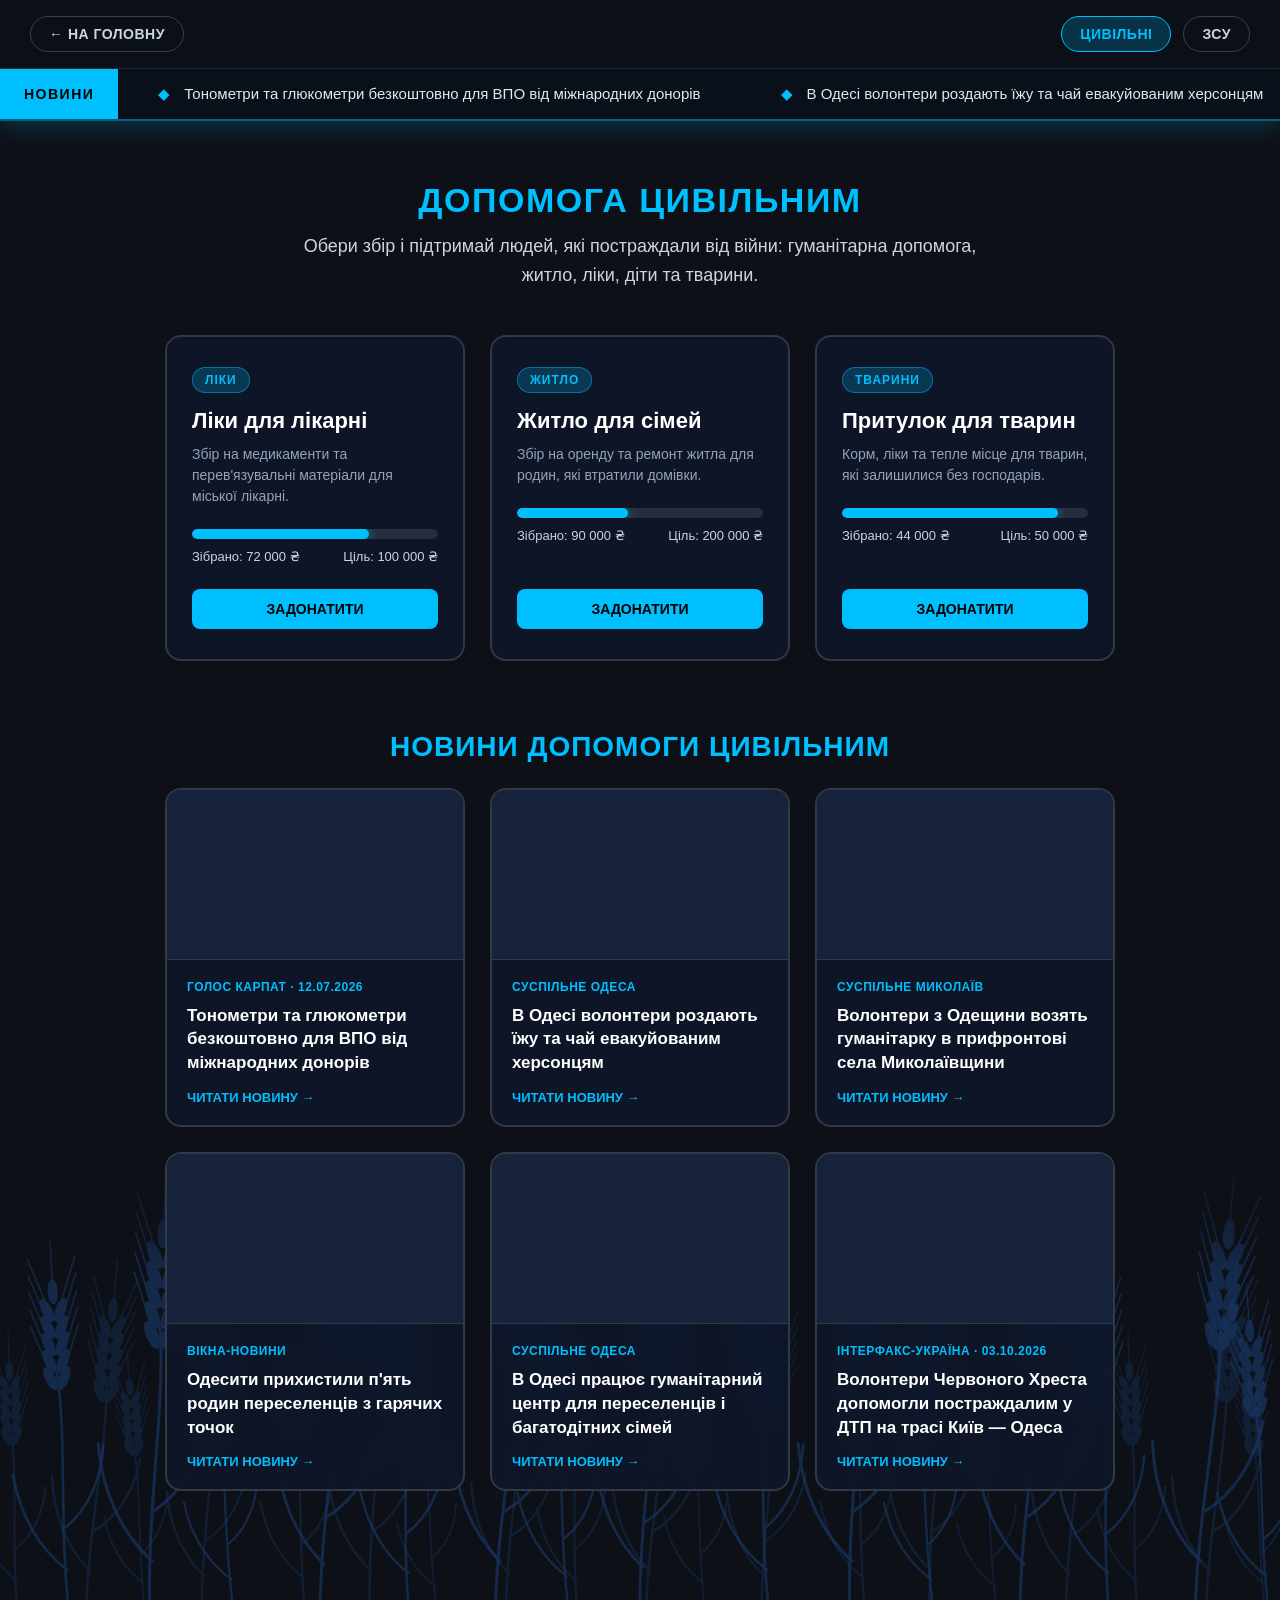
==== civilian.html @ ff0a3aa3 "Update project: side image sliders and styles finalized" ====
<!DOCTYPE html>
<html lang="uk">
<head>
    <meta charset="UTF-8">
    <meta name="viewport" content="width=device-width, initial-scale=1.0">
    <title>Допомога цивільним — Волонтерство в Україні</title>
    <link rel="stylesheet" href="page.css">
</head>
<body class="civilian-page">

    <header class="top-bar">
        <div class="nav-group">
            <a href="index.html" class="nav-link">← НА ГОЛОВНУ</a>
        </div>
        <div class="nav-group">
            <a href="civilian.html" class="nav-link active">ЦИВІЛЬНІ</a>
            <a href="military.html" class="nav-link">ЗСУ</a>
        </div>
    </header>

    <div class="news-ticker">
        <div class="ticker-label">НОВИНИ</div>
        <div class="ticker-window">
            <div class="ticker-track">
                <div class="ticker-group">
                    <a class="ticker-item" href="https://goloskarpat.info/society/6a5237b49a8a4/" target="_blank" rel="noopener">Тонометри та глюкометри безкоштовно для ВПО від міжнародних донорів</a>
                    <a class="ticker-item" href="https://suspilne.media/odesa/505642-produkti-termos-ta-caska-volonteri-v-odesi-rozdaut-gumanitarnu-dopomogu-evakujovanim-hersoncam/" target="_blank" rel="noopener">В Одесі волонтери роздають їжу та чай евакуйованим херсонцям</a>
                    <a class="ticker-item" href="https://suspilne.media/mykolaiv/263100-volonteri-z-odesi-privozat-gumanitarnu-dopomogu-v-prifrontovi-sela-na-mikolaivsini/" target="_blank" rel="noopener">Волонтери з Одещини возять гуманітарку в прифронтові села Миколаївщини</a>
                    <a class="ticker-item" href="https://vikna.tv/video/ukrayina/odesa-spravdi-mama-odesyty-pryhystyly-pyat-rodyn-iz-garyachyh-tochok-shho-staly-bizhenczyamy/" target="_blank" rel="noopener">Одесити прихистили п'ять родин переселенців з гарячих точок</a>
                    <a class="ticker-item" href="https://suspilne.media/225308-v-odesi-na-misci-avtosalonu-vidkrili-gumanitarnij-centr-volonteri-potrebuut-dopomogi/" target="_blank" rel="noopener">В Одесі працює гуманітарний центр для переселенців і багатодітних сімей</a>
                    <a class="ticker-item" href="https://interfax.com.ua/news/general/1213885.html" target="_blank" rel="noopener">Волонтери Червоного Хреста допомогли постраждалим у ДТП на трасі Київ — Одеса</a>
                </div>
                <div class="ticker-group" aria-hidden="true">
                    <a class="ticker-item" tabindex="-1" href="https://goloskarpat.info/society/6a5237b49a8a4/" target="_blank" rel="noopener">Тонометри та глюкометри безкоштовно для ВПО від міжнародних донорів</a>
                    <a class="ticker-item" tabindex="-1" href="https://suspilne.media/odesa/505642-produkti-termos-ta-caska-volonteri-v-odesi-rozdaut-gumanitarnu-dopomogu-evakujovanim-hersoncam/" target="_blank" rel="noopener">В Одесі волонтери роздають їжу та чай евакуйованим херсонцям</a>
                    <a class="ticker-item" tabindex="-1" href="https://suspilne.media/mykolaiv/263100-volonteri-z-odesi-privozat-gumanitarnu-dopomogu-v-prifrontovi-sela-na-mikolaivsini/" target="_blank" rel="noopener">Волонтери з Одещини возять гуманітарку в прифронтові села Миколаївщини</a>
                    <a class="ticker-item" tabindex="-1" href="https://vikna.tv/video/ukrayina/odesa-spravdi-mama-odesyty-pryhystyly-pyat-rodyn-iz-garyachyh-tochok-shho-staly-bizhenczyamy/" target="_blank" rel="noopener">Одесити прихистили п'ять родин переселенців з гарячих точок</a>
                    <a class="ticker-item" tabindex="-1" href="https://suspilne.media/225308-v-odesi-na-misci-avtosalonu-vidkrili-gumanitarnij-centr-volonteri-potrebuut-dopomogi/" target="_blank" rel="noopener">В Одесі працює гуманітарний центр для переселенців і багатодітних сімей</a>
                    <a class="ticker-item" tabindex="-1" href="https://interfax.com.ua/news/general/1213885.html" target="_blank" rel="noopener">Волонтери Червоного Хреста допомогли постраждалим у ДТП на трасі Київ — Одеса</a>
                </div>
            </div>
        </div>
    </div>

    <main class="page-main">

        <div class="wheat-bg">
            <div class="wheat-layer wheat-back"></div>
            <div class="wheat-layer wheat-front"></div>
        </div>

        <div class="page-content">

            <div class="side-image left-side-img">
                <div class="slide" style="--i:0; --dir:1; background-image:url('img/civ-1.jpg');"></div>
                <div class="slide" style="--i:1; --dir:1; background-image:url('img/civ-2.jpg');"></div>
                <div class="slide" style="--i:2; --dir:1; background-image:url('img/civ-3.jpg');"></div>
            </div>

            <div class="side-image right-side-img">
                <div class="slide" style="--i:0; --dir:-1; background-image:url('img/civ-4.jpg');"></div>
                <div class="slide" style="--i:1; --dir:-1; background-image:url('img/civ-5.jpg');"></div>
                <div class="slide" style="--i:2; --dir:-1; background-image:url('img/civ-6.jpg');"></div>
            </div>

            <div class="page-title">
                <h1>Допомога цивільним</h1>
                <p>Обери збір і підтримай людей, які постраждали від війни: гуманітарна допомога, житло, ліки, діти та тварини.</p>
            </div>

            <div class="donate-grid">
                <div class="donate-card">
                    <div class="card-badge">ЛІКИ</div>
                    <h2>Ліки для лікарні</h2>
                    <p>Збір на медикаменти та перев'язувальні матеріали для міської лікарні.</p>
                    <div class="progress"><span style="width: 72%;"></span></div>
                    <div class="donate-meta">
                        <span>Зібрано: 72 000 ₴</span>
                        <span>Ціль: 100 000 ₴</span>
                    </div>
                    <a href="#" class="btn-donate">ЗАДОНАТИТИ</a>
                </div>

                <div class="donate-card">
                    <div class="card-badge">ЖИТЛО</div>
                    <h2>Житло для сімей</h2>
                    <p>Збір на оренду та ремонт житла для родин, які втратили домівки.</p>
                    <div class="progress"><span style="width: 45%;"></span></div>
                    <div class="donate-meta">
                        <span>Зібрано: 90 000 ₴</span>
                        <span>Ціль: 200 000 ₴</span>
                    </div>
                    <a href="#" class="btn-donate">ЗАДОНАТИТИ</a>
                </div>

                <div class="donate-card">
                    <div class="card-badge">ТВАРИНИ</div>
                    <h2>Притулок для тварин</h2>
                    <p>Корм, ліки та тепле місце для тварин, які залишилися без господарів.</p>
                    <div class="progress"><span style="width: 88%;"></span></div>
                    <div class="donate-meta">
                        <span>Зібрано: 44 000 ₴</span>
                        <span>Ціль: 50 000 ₴</span>
                    </div>
                    <a href="#" class="btn-donate">ЗАДОНАТИТИ</a>
                </div>
            </div>

            <section class="news-section">
                <h2>Новини допомоги цивільним</h2>
                <div class="news-grid">

                    <a class="news-card" href="https://goloskarpat.info/society/6a5237b49a8a4/" target="_blank" rel="noopener">
                        <div class="news-img" style="background-image:url('img/civ-1.jpg');"></div>
                        <div class="news-body">
                            <div class="news-meta">ГОЛОС КАРПАТ · 12.07.2026</div>
                            <h3>Тонометри та глюкометри безкоштовно для ВПО від міжнародних донорів</h3>
                            <span class="news-more">ЧИТАТИ НОВИНУ →</span>
                        </div>
                    </a>

                    <a class="news-card" href="https://suspilne.media/odesa/505642-produkti-termos-ta-caska-volonteri-v-odesi-rozdaut-gumanitarnu-dopomogu-evakujovanim-hersoncam/" target="_blank" rel="noopener">
                        <div class="news-img" style="background-image:url('img/civ-2.jpg');"></div>
                        <div class="news-body">
                            <div class="news-meta">СУСПІЛЬНЕ ОДЕСА</div>
                            <h3>В Одесі волонтери роздають їжу та чай евакуйованим херсонцям</h3>
                            <span class="news-more">ЧИТАТИ НОВИНУ →</span>
                        </div>
                    </a>

                    <a class="news-card" href="https://suspilne.media/mykolaiv/263100-volonteri-z-odesi-privozat-gumanitarnu-dopomogu-v-prifrontovi-sela-na-mikolaivsini/" target="_blank" rel="noopener">
                        <div class="news-img" style="background-image:url('img/civ-3.jpg');"></div>
                        <div class="news-body">
                            <div class="news-meta">СУСПІЛЬНЕ МИКОЛАЇВ</div>
                            <h3>Волонтери з Одещини возять гуманітарку в прифронтові села Миколаївщини</h3>
                            <span class="news-more">ЧИТАТИ НОВИНУ →</span>
                        </div>
                    </a>

                    <a class="news-card" href="https://vikna.tv/video/ukrayina/odesa-spravdi-mama-odesyty-pryhystyly-pyat-rodyn-iz-garyachyh-tochok-shho-staly-bizhenczyamy/" target="_blank" rel="noopener">
                        <div class="news-img" style="background-image:url('img/civ-4.jpg');"></div>
                        <div class="news-body">
                            <div class="news-meta">ВІКНА-НОВИНИ</div>
                            <h3>Одесити прихистили п'ять родин переселенців з гарячих точок</h3>
                            <span class="news-more">ЧИТАТИ НОВИНУ →</span>
                        </div>
                    </a>

                    <a class="news-card" href="https://suspilne.media/225308-v-odesi-na-misci-avtosalonu-vidkrili-gumanitarnij-centr-volonteri-potrebuut-dopomogi/" target="_blank" rel="noopener">
                        <div class="news-img" style="background-image:url('img/civ-5.jpg');"></div>
                        <div class="news-body">
                            <div class="news-meta">СУСПІЛЬНЕ ОДЕСА</div>
                            <h3>В Одесі працює гуманітарний центр для переселенців і багатодітних сімей</h3>
                            <span class="news-more">ЧИТАТИ НОВИНУ →</span>
                        </div>
                    </a>

                    <a class="news-card" href="https://interfax.com.ua/news/general/1213885.html" target="_blank" rel="noopener">
                        <div class="news-img" style="background-image:url('img/civ-6.jpg');"></div>
                        <div class="news-body">
                            <div class="news-meta">ІНТЕРФАКС-УКРАЇНА · 03.10.2026</div>
                            <h3>Волонтери Червоного Хреста допомогли постраждалим у ДТП на трасі Київ — Одеса</h3>
                            <span class="news-more">ЧИТАТИ НОВИНУ →</span>
                        </div>
                    </a>

                </div>
            </section>
        </div>
    </main>

</body>
</html>
---- page.css ----
* {
    box-sizing: border-box;
    margin: 0;
    padding: 0;
}

html {
    scroll-behavior: smooth;
}

body {
    font-family: 'Segoe UI', Tahoma, Geneva, Verdana, sans-serif;
    background-color: #0d1117;
    color: #fff;
    overflow-x: hidden;
    min-height: 100vh;
    display: flex;
    flex-direction: column;
}

body.civilian-page {
    --accent: #00bfff;
    --accent-soft: rgba(0, 191, 255, 0.2);
    --accent-line: rgba(0, 191, 255, 0.45);
    --accent-glow: rgba(0, 191, 255, 0.6);
}

body.military-page {
    --accent: #ffd700;
    --accent-soft: rgba(255, 215, 0, 0.2);
    --accent-line: rgba(255, 215, 0, 0.45);
    --accent-glow: rgba(255, 215, 0, 0.6);
}

.top-bar {
    display: flex;
    justify-content: space-between;
    align-items: center;
    gap: 20px;
    padding: 16px 30px;
    background: rgba(10, 15, 25, 0.95);
    border-bottom: 1px solid rgba(255, 255, 255, 0.1);
    position: relative;
    z-index: 5;
}

.nav-group {
    display: flex;
    gap: 12px;
    flex-wrap: wrap;
}

.nav-link {
    text-decoration: none;
    color: #cbd5e1;
    padding: 9px 18px;
    border-radius: 30px;
    border: 1px solid rgba(255, 255, 255, 0.2);
    font-size: 14px;
    font-weight: bold;
    letter-spacing: 0.5px;
    transition: all 0.3s ease;
}

.nav-link:hover {
    color: #fff;
    border-color: var(--accent);
    box-shadow: 0 0 18px var(--accent-soft);
    transform: translateY(-2px);
}

.nav-link.active {
    background: var(--accent-soft);
    border-color: var(--accent);
    color: var(--accent);
}

.news-ticker {
    display: flex;
    align-items: stretch;
    height: 52px;
    background: rgba(10, 16, 26, 0.95);
    border-bottom: 2px solid var(--accent-line);
    box-shadow: 0 6px 25px var(--accent-soft);
    overflow: hidden;
    position: relative;
    z-index: 4;
}

.ticker-label {
    flex-shrink: 0;
    display: flex;
    align-items: center;
    padding: 0 24px;
    background: var(--accent);
    color: #000;
    font-weight: bold;
    font-size: 14px;
    letter-spacing: 1.5px;
    position: relative;
    z-index: 2;
}

.ticker-window {
    flex: 1;
    overflow: hidden;
    display: flex;
    align-items: center;
}

.ticker-track {
    --ticker-time: 55s;
    display: flex;
    width: max-content;
    animation: tickerRun var(--ticker-time) linear infinite;
}

.ticker-window:hover .ticker-track {
    animation-play-state: paused;
}

.ticker-group {
    display: flex;
    flex-shrink: 0;
}

.ticker-item {
    white-space: nowrap;
    padding: 0 40px;
    font-size: 15px;
    color: #e2e8f0;
}

.ticker-item::before {
    content: "◆";
    color: var(--accent);
    margin-right: 14px;
}

@keyframes tickerRun {
    from { transform: translateX(0); }
    to   { transform: translateX(-50%); }
}

.page-main {
    position: relative;
    flex: 1;
    isolation: isolate;
    padding: 60px 20px 120px 20px;
}

.page-content {
    position: relative;
    z-index: 3;
    max-width: 950px;
    margin: 0 auto;
}

.page-title {
    text-align: center;
    margin-bottom: 45px;
}

.page-title h1 {
    font-size: 34px;
    text-transform: uppercase;
    letter-spacing: 1.5px;
    color: var(--accent);
    margin-bottom: 12px;
}

.page-title p {
    font-size: 18px;
    color: #cbd5e1;
    line-height: 1.6;
    max-width: 700px;
    margin: 0 auto;
}

.donate-grid {
    display: flex;
    gap: 25px;
}

.donate-card {
    flex: 1;
    display: flex;
    flex-direction: column;
    background: rgba(15, 23, 42, 0.85);
    backdrop-filter: blur(12px);
    border: 2px solid rgba(255, 255, 255, 0.15);
    border-radius: 16px;
    padding: 30px 25px;
    transition: all 0.4s ease;
}

.donate-card:hover {
    transform: translateY(-5px);
    border-color: var(--accent);
    box-shadow: 0 0 35px var(--accent-glow);
}

.card-badge {
    align-self: flex-start;
    font-size: 12px;
    font-weight: bold;
    letter-spacing: 1px;
    background: var(--accent-soft);
    color: var(--accent);
    padding: 5px 12px;
    border-radius: 20px;
    margin-bottom: 15px;
    border: 1px solid var(--accent-line);
}

.donate-card h2 {
    font-size: 22px;
    margin-bottom: 10px;
}

.donate-card p {
    font-size: 14px;
    color: #94a3b8;
    line-height: 1.5;
    margin-bottom: 22px;
}

.progress {
    height: 10px;
    background: rgba(255, 255, 255, 0.1);
    border-radius: 10px;
    overflow: hidden;
    margin-bottom: 10px;
}

.progress span {
    display: block;
    height: 100%;
    background: var(--accent);
    border-radius: 10px;
    box-shadow: 0 0 12px var(--accent-glow);
}

.donate-meta {
    display: flex;
    justify-content: space-between;
    font-size: 13px;
    color: #cbd5e1;
    margin-bottom: 25px;
}

.btn-donate {
    margin-top: auto;
    text-align: center;
    text-decoration: none;
    padding: 12px 24px;
    background: var(--accent);
    color: #000;
    font-weight: bold;
    border-radius: 8px;
    font-size: 14px;
    transition: 0.3s ease;
}

.btn-donate:hover {
    box-shadow: 0 0 22px var(--accent-glow);
    transform: translateY(-2px);
}

.wheat-bg {
    --wheat: url("data:image/svg+xml;utf8,<svg xmlns='http://www.w3.org/2000/svg' xmlns:xlink='http://www.w3.org/1999/xlink' viewBox='0 0 700 460'><defs><g id='w'><g fill='none' stroke='%231a3a6e' stroke-linecap='round'><path stroke-width='3' d='M0 0C-8 -110 8 -210 0 -292'/><path stroke-width='3' d='M0 -60C-30 -85 -52 -125 -58 -175'/><path stroke-width='3' d='M0 -110C28 -130 46 -165 50 -205'/><g stroke-width='1.6'><path d='M-10 -298L-28 -348M10 -298L28 -348M-10 -318L-28 -368M10 -318L28 -368M-10 -338L-28 -388M10 -338L28 -388M-10 -358L-28 -408M10 -358L28 -408M-10 -378L-28 -428M10 -378L28 -428M0 -402L0 -450'/></g></g><g fill='%231a3a6e'><ellipse cx='-8' cy='-286' rx='6' ry='15' transform='rotate(-24 -8 -286)'/><ellipse cx='8' cy='-286' rx='6' ry='15' transform='rotate(24 8 -286)'/><ellipse cx='-8' cy='-306' rx='6' ry='15' transform='rotate(-24 -8 -306)'/><ellipse cx='8' cy='-306' rx='6' ry='15' transform='rotate(24 8 -306)'/><ellipse cx='-8' cy='-326' rx='6' ry='15' transform='rotate(-24 -8 -326)'/><ellipse cx='8' cy='-326' rx='6' ry='15' transform='rotate(24 8 -326)'/><ellipse cx='-8' cy='-346' rx='6' ry='15' transform='rotate(-24 -8 -346)'/><ellipse cx='8' cy='-346' rx='6' ry='15' transform='rotate(24 8 -346)'/><ellipse cx='-8' cy='-366' rx='6' ry='15' transform='rotate(-24 -8 -366)'/><ellipse cx='8' cy='-366' rx='6' ry='15' transform='rotate(24 8 -366)'/><ellipse cx='0' cy='-388' rx='6' ry='15'/></g></g></defs><use xlink:href='%23w' transform='translate(70 470) scale(.85) rotate(-3)'/><use xlink:href='%23w' transform='translate(150 470) scale(1) rotate(2)'/><use xlink:href='%23w' transform='translate(235 470) scale(.7) rotate(-5)'/><use xlink:href='%23w' transform='translate(320 470) scale(.95) rotate(4)'/><use xlink:href='%23w' transform='translate(410 470) scale(.8) rotate(-2)'/><use xlink:href='%23w' transform='translate(495 470) scale(1) rotate(5)'/><use xlink:href='%23w' transform='translate(570 470) scale(.75) rotate(-4)'/><use xlink:href='%23w' transform='translate(640 470) scale(.9) rotate(3)'/></svg>");
    position: absolute;
    bottom: 0;
    left: 50%;
    margin-left: -50vw;
    width: 100vw;
    height: 480px;
    z-index: -1;
    pointer-events: none;
    overflow: hidden;
    -webkit-mask-image: linear-gradient(to top, #000 70%, transparent 100%);
    mask-image: linear-gradient(to top, #000 70%, transparent 100%);
}

.wheat-layer {
    position: absolute;
    inset: 0;
    background-image: var(--wheat);
    background-repeat: repeat-x;
    background-position: left bottom;
    transform-origin: bottom center;
}

.wheat-back {
    background-size: 560px auto;
    background-position: 250px bottom;
    opacity: 0.35;
    animation: wheatSway 7s ease-in-out infinite;
}

.wheat-front {
    background-size: 700px auto;
    opacity: 0.6;
    animation: wheatSway 5s ease-in-out infinite reverse;
}

@keyframes wheatSway {
    0%, 100% { transform: skewX(-1.2deg); }
    50%      { transform: skewX(1.2deg); }
}

@media (prefers-reduced-motion: reduce) {
    .wheat-layer { animation: none; }
    .ticker-track { animation: none; }
}

@media screen and (max-width: 768px) {
    .top-bar,
    .donate-grid {
        flex-direction: column;
    }

    .page-title h1 {
        font-size: 26px;
    }
}
a.ticker-item {
    text-decoration: none;
    transition: color 0.3s ease;
}

a.ticker-item:hover {
    color: var(--accent);
}

.side-image {
    --n: 3;
    --step: 4s;
    position: absolute;
    top: 0;
    width: 400px;
    height: 800px;
    border-radius: 20px;
    border: 2px solid var(--accent-line);
    box-shadow: 0 15px 40px rgba(0,0,0,0.7);
    overflow: hidden;
    background: #0d1117;
    z-index: 5;
}

.left-side-img {
    left: -420px;
    animation: panelFromLeft 1s ease-out both;
}

.right-side-img {
    right: -420px;
    animation: panelFromRight 1s ease-out both;
}

@keyframes panelFromLeft {
    from { opacity: 0; transform: translateX(-250px); }
    to   { opacity: 1; transform: translateX(0); }
}

@keyframes panelFromRight {
    from { opacity: 0; transform: translateX(250px); }
    to   { opacity: 1; transform: translateX(0); }
}

.slide {
    position: absolute;
    inset: 0;
    background-color: #16233a;
    background-size: cover;
    background-position: center;
    opacity: 0;
    animation: slideShow3 calc(var(--n) * var(--step)) ease-in-out infinite;
    animation-delay: calc(var(--i) * var(--step));
}

@keyframes slideShow3 {
    0%   { opacity: 0; transform: translateX(calc(var(--dir) * -40px)); }
    5%   { opacity: 1; transform: translateX(0); }
    30%  { opacity: 1; transform: translateX(0); }
    38%  { opacity: 0; transform: translateX(calc(var(--dir) * 40px)); }
    100% { opacity: 0; transform: translateX(calc(var(--dir) * 40px)); }
}

.news-section {
    margin-top: 70px;
}

.news-section h2 {
    text-align: center;
    font-size: 28px;
    text-transform: uppercase;
    letter-spacing: 1px;
    color: var(--accent);
    margin-bottom: 25px;
}

.news-grid {
    display: grid;
    grid-template-columns: repeat(auto-fit, minmax(270px, 1fr));
    gap: 25px;
}

.news-card {
    display: flex;
    flex-direction: column;
    text-decoration: none;
    color: #fff;
    background: rgba(15, 23, 42, 0.85);
    backdrop-filter: blur(12px);
    border: 2px solid rgba(255, 255, 255, 0.15);
    border-radius: 16px;
    overflow: hidden;
    transition: all 0.4s ease;
}

.news-card:hover {
    transform: translateY(-5px);
    border-color: var(--accent);
    box-shadow: 0 0 35px var(--accent-glow);
}

.news-img {
    height: 170px;
    background-color: #16233a;
    background-size: cover;
    background-position: center;
    border-bottom: 1px solid rgba(255, 255, 255, 0.1);
}

.news-body {
    display: flex;
    flex-direction: column;
    flex: 1;
    padding: 20px;
}

.news-meta {
    font-size: 12px;
    font-weight: bold;
    letter-spacing: 0.5px;
    color: var(--accent);
    margin-bottom: 10px;
}

.news-body h3 {
    font-size: 17px;
    line-height: 1.4;
    margin-bottom: 15px;
}

.news-more {
    margin-top: auto;
    font-size: 13px;
    font-weight: bold;
    color: var(--accent);
}

@media (prefers-reduced-motion: reduce) {
    .slide { animation: none; }
}

@media screen and (max-width: 1820px) {
    .side-image {
        display: none;
    }
}
body.military-page {
    background: linear-gradient(180deg, #e8c04a 0%, #cfa11f 55%, #a87d12 100%);
    background-attachment: fixed;
}

.military-page .top-bar {
    background: rgba(50, 36, 4, 0.96);
    border-bottom: 1px solid rgba(255, 215, 0, 0.35);
}

.military-page .nav-link {
    color: #f1e6c0;
    border-color: rgba(255, 215, 0, 0.35);
}

.military-page .nav-link:hover {
    color: #fff;
}

.military-page .news-ticker {
    background: rgba(50, 36, 4, 0.96);
    border-bottom: 2px solid rgba(255, 215, 0, 0.55);
    box-shadow: 0 6px 25px rgba(90, 60, 0, 0.35);
}

.military-page .ticker-item {
    color: #f6edd0;
}

.military-page .page-title h1,
.military-page .news-section h2 {
    color: #2b1d00;
}

.military-page .page-title p {
    color: #3d2c05;
}

.military-page .donate-card,
.military-page .news-card {
    background: rgba(104, 74, 8, 0.9);
    border: 2px solid rgba(255, 215, 0, 0.4);
}

.military-page .donate-card:hover,
.military-page .news-card:hover {
    border-color: #fff1a8;
    box-shadow: 0 0 35px rgba(255, 215, 0, 0.55);
}

.military-page .donate-card p {
    color: #f0e2b0;
}

.military-page .donate-meta {
    color: #f6edd0;
}

.military-page .progress {
    background: rgba(0, 0, 0, 0.3);
}

.military-page .news-img {
    background-color: #8a6410;
    border-bottom: 1px solid rgba(255, 215, 0, 0.3);
}

.military-page .wheat-layer {
    background-image: none;
    -webkit-mask-image: var(--wheat);
    mask-image: var(--wheat);
    -webkit-mask-repeat: repeat-x;
    mask-repeat: repeat-x;
}

.military-page .wheat-back {
    background-color: #9a7312;
    opacity: 0.5;
    -webkit-mask-size: 560px auto;
    mask-size: 560px auto;
    -webkit-mask-position: 250px bottom;
    mask-position: 250px bottom;
}

.military-page .wheat-front {
    background-color: #4a3406;
    opacity: 0.6;
    -webkit-mask-size: 700px auto;
    mask-size: 700px auto;
    -webkit-mask-position: left bottom;
    mask-position: left bottom;
}
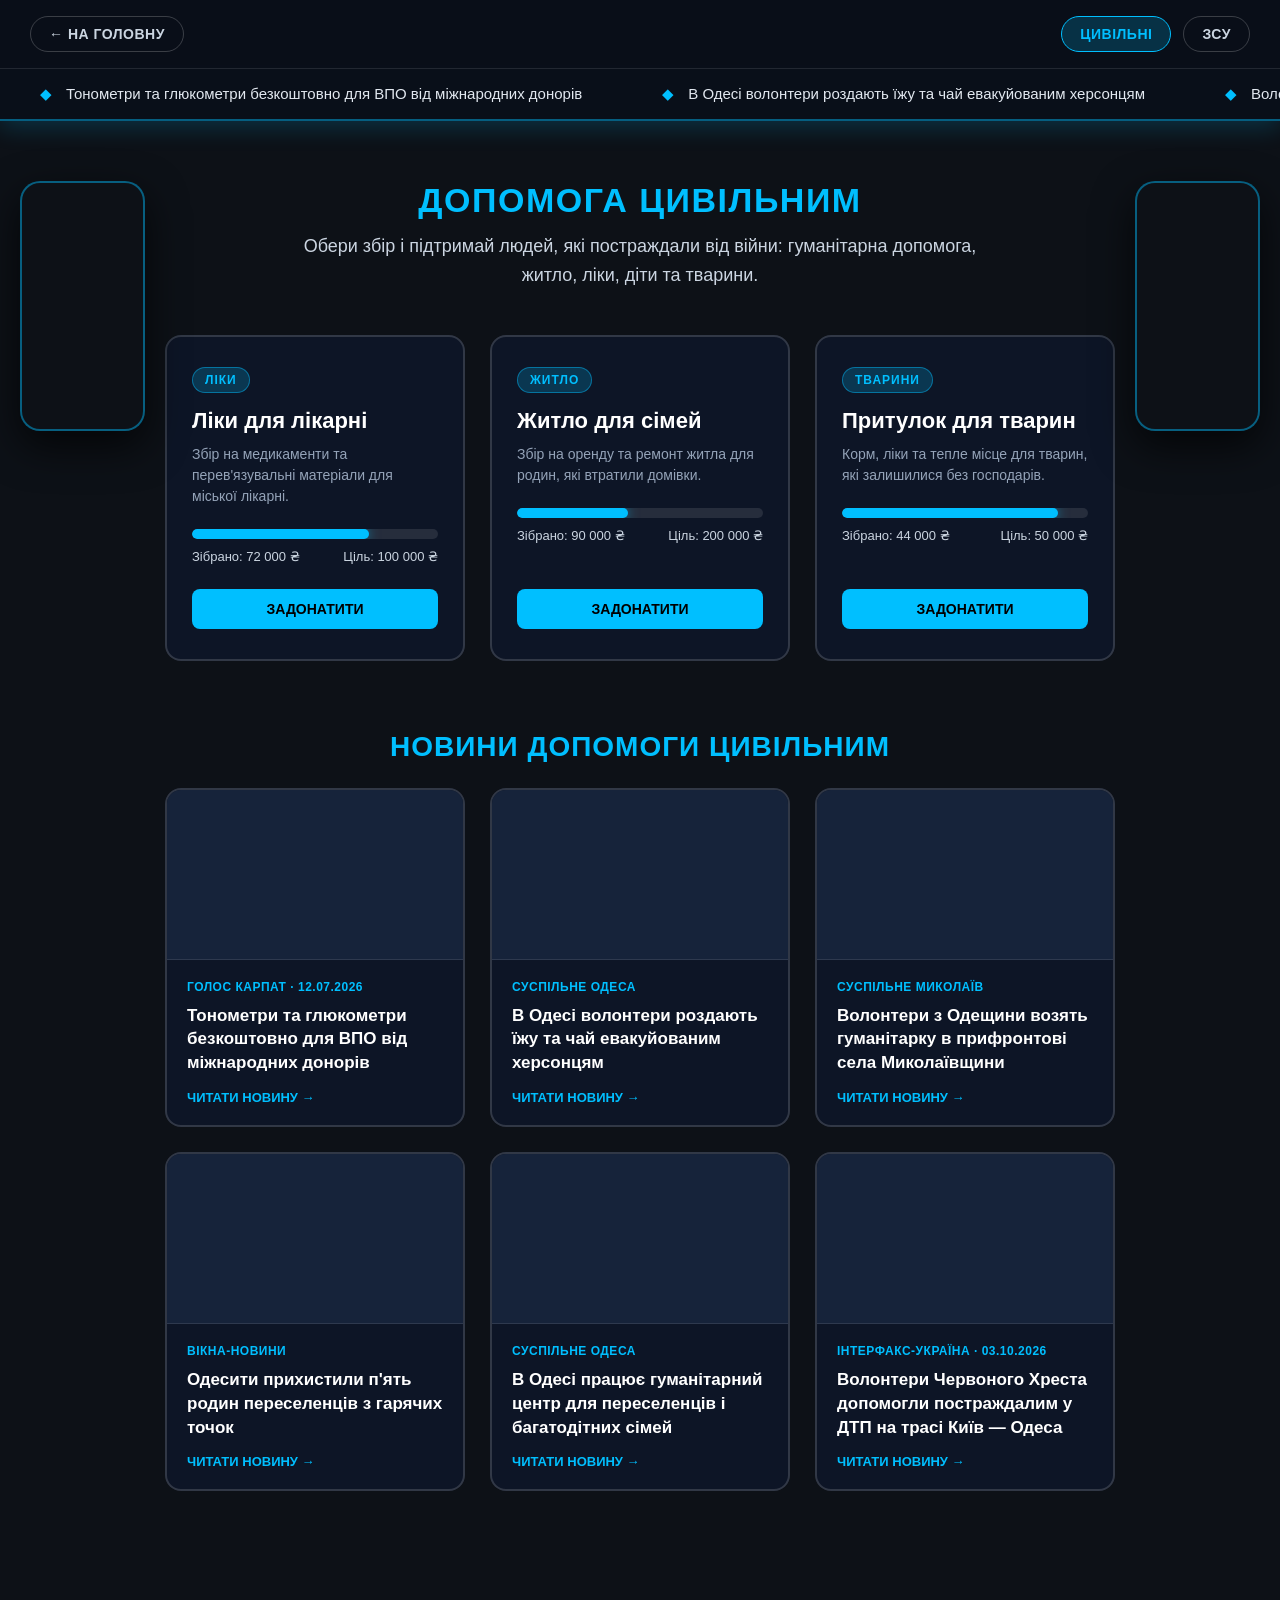
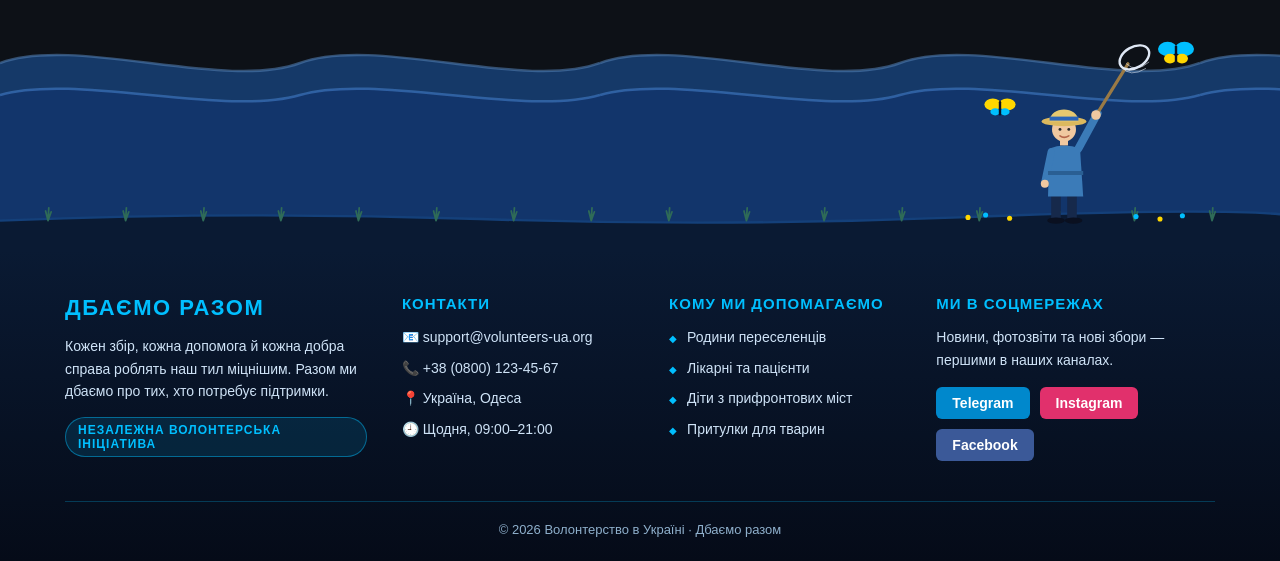
==== commit aab57c98: "New update" ====
--- a/civilian.html
+++ b/civilian.html
@@ -19,7 +19,6 @@
     </header>
 
     <div class="news-ticker">
-        <div class="ticker-label">НОВИНИ</div>
         <div class="ticker-window">
             <div class="ticker-track">
                 <div class="ticker-group">
@@ -47,6 +46,15 @@
         <div class="wheat-bg">
             <div class="wheat-layer wheat-back"></div>
             <div class="wheat-layer wheat-front"></div>
+        </div>
+
+        <div class="scene">
+            <svg class="lantern" style="left:3%; --d:30s; --delay:-4s; --s:1;" viewBox="0 0 40 60"><path d="M9 12Q20 0 31 12L35 46Q20 54 5 46Z" fill="currentColor"/><path d="M20 40C9 31 11 22 16 23.5C18 24 20 26 20 27C20 26 22 24 24 23.5C29 22 31 31 20 40Z" fill="#eafaff" opacity=".9"/><path d="M14 51Q20 58 26 51" stroke="currentColor" fill="none" stroke-width="2"/></svg>
+            <svg class="lantern" style="left:9%; --d:38s; --delay:-20s; --s:.7;" viewBox="0 0 40 60"><path d="M9 12Q20 0 31 12L35 46Q20 54 5 46Z" fill="currentColor"/><path d="M20 40C9 31 11 22 16 23.5C18 24 20 26 20 27C20 26 22 24 24 23.5C29 22 31 31 20 40Z" fill="#eafaff" opacity=".9"/><path d="M14 51Q20 58 26 51" stroke="currentColor" fill="none" stroke-width="2"/></svg>
+            <svg class="lantern" style="left:15%; --d:34s; --delay:-11s; --s:.85;" viewBox="0 0 40 60"><path d="M9 12Q20 0 31 12L35 46Q20 54 5 46Z" fill="currentColor"/><path d="M20 40C9 31 11 22 16 23.5C18 24 20 26 20 27C20 26 22 24 24 23.5C29 22 31 31 20 40Z" fill="#eafaff" opacity=".9"/><path d="M14 51Q20 58 26 51" stroke="currentColor" fill="none" stroke-width="2"/></svg>
+            <svg class="lantern" style="right:15%; --d:36s; --delay:-26s; --s:.8;" viewBox="0 0 40 60"><path d="M9 12Q20 0 31 12L35 46Q20 54 5 46Z" fill="currentColor"/><path d="M20 40C9 31 11 22 16 23.5C18 24 20 26 20 27C20 26 22 24 24 23.5C29 22 31 31 20 40Z" fill="#eafaff" opacity=".9"/><path d="M14 51Q20 58 26 51" stroke="currentColor" fill="none" stroke-width="2"/></svg>
+            <svg class="lantern" style="right:9%; --d:32s; --delay:-8s; --s:1;" viewBox="0 0 40 60"><path d="M9 12Q20 0 31 12L35 46Q20 54 5 46Z" fill="currentColor"/><path d="M20 40C9 31 11 22 16 23.5C18 24 20 26 20 27C20 26 22 24 24 23.5C29 22 31 31 20 40Z" fill="#eafaff" opacity=".9"/><path d="M14 51Q20 58 26 51" stroke="currentColor" fill="none" stroke-width="2"/></svg>
+            <svg class="lantern" style="right:3%; --d:40s; --delay:-33s; --s:.75;" viewBox="0 0 40 60"><path d="M9 12Q20 0 31 12L35 46Q20 54 5 46Z" fill="currentColor"/><path d="M20 40C9 31 11 22 16 23.5C18 24 20 26 20 27C20 26 22 24 24 23.5C29 22 31 31 20 40Z" fill="#eafaff" opacity=".9"/><path d="M14 51Q20 58 26 51" stroke="currentColor" fill="none" stroke-width="2"/></svg>
         </div>
 
         <div class="page-content">
@@ -169,5 +177,66 @@
         </div>
     </main>
 
+    <footer class="cf">
+    <svg class="cf-scene" viewBox="0 0 1600 300" aria-hidden="true">
+<path d="M0 262Q300 250 600 260T1200 258T1600 254V300H0Z" fill="#0a1a33"/>
+<path d="M0 262Q300 250 600 260T1200 258T1600 254" stroke="#14407a" stroke-width="3" fill="none"/>
+<path d='M60 262l-3-12M60 262l1-16M60 262l4-11' stroke='#2f6b57' stroke-width='2.2' stroke-linecap='round'/><path d='M157 262l-3-12M157 262l1-16M157 262l4-11' stroke='#2f6b57' stroke-width='2.2' stroke-linecap='round'/><path d='M254 262l-3-12M254 262l1-16M254 262l4-11' stroke='#2f6b57' stroke-width='2.2' stroke-linecap='round'/><path d='M351 262l-3-12M351 262l1-16M351 262l4-11' stroke='#2f6b57' stroke-width='2.2' stroke-linecap='round'/><path d='M448 262l-3-12M448 262l1-16M448 262l4-11' stroke='#2f6b57' stroke-width='2.2' stroke-linecap='round'/><path d='M545 262l-3-12M545 262l1-16M545 262l4-11' stroke='#2f6b57' stroke-width='2.2' stroke-linecap='round'/><path d='M642 262l-3-12M642 262l1-16M642 262l4-11' stroke='#2f6b57' stroke-width='2.2' stroke-linecap='round'/><path d='M739 262l-3-12M739 262l1-16M739 262l4-11' stroke='#2f6b57' stroke-width='2.2' stroke-linecap='round'/><path d='M836 262l-3-12M836 262l1-16M836 262l4-11' stroke='#2f6b57' stroke-width='2.2' stroke-linecap='round'/><path d='M933 262l-3-12M933 262l1-16M933 262l4-11' stroke='#2f6b57' stroke-width='2.2' stroke-linecap='round'/><path d='M1030 262l-3-12M1030 262l1-16M1030 262l4-11' stroke='#2f6b57' stroke-width='2.2' stroke-linecap='round'/><path d='M1127 262l-3-12M1127 262l1-16M1127 262l4-11' stroke='#2f6b57' stroke-width='2.2' stroke-linecap='round'/><path d='M1224 262l-3-12M1224 262l1-16M1224 262l4-11' stroke='#2f6b57' stroke-width='2.2' stroke-linecap='round'/><path d='M1321 262l-3-12M1321 262l1-16M1321 262l4-11' stroke='#2f6b57' stroke-width='2.2' stroke-linecap='round'/><path d='M1418 262l-3-12M1418 262l1-16M1418 262l4-11' stroke='#2f6b57' stroke-width='2.2' stroke-linecap='round'/><path d='M1515 262l-3-12M1515 262l1-16M1515 262l4-11' stroke='#2f6b57' stroke-width='2.2' stroke-linecap='round'/><circle cx='1210' cy='258' r='3.2' fill='#ffd700'/><circle cx='1232' cy='255' r='3.2' fill='#00bfff'/><circle cx='1262' cy='259' r='3.2' fill='#ffd700'/><circle cx='1420' cy='257' r='3.2' fill='#00bfff'/><circle cx='1450' cy='260' r='3.2' fill='#ffd700'/><circle cx='1478' cy='256' r='3.2' fill='#00bfff'/>
+<g stroke-linecap="round" stroke-linejoin="round">
+<rect x="1314" y="226" width="12" height="36" rx="3" fill="#16294b"/><rect x="1334" y="226" width="12" height="36" rx="3" fill="#16294b"/>
+<ellipse cx="1320" cy="262" rx="11" ry="4" fill="#0a1020"/><ellipse cx="1342" cy="262" rx="11" ry="4" fill="#0a1020"/>
+<path d="M1348 172L1372 128" stroke="#3b7bb8" stroke-width="10" fill="none"/>
+<path d="M1368 134L1410 66" stroke="#9a7a45" stroke-width="4" fill="none"/>
+<circle cx="1370" cy="130" r="6" fill="#f0c8a0"/>
+<path d="M1312 172Q1330 164 1350 172L1354 232H1310Z" fill="#3b7bb8"/>
+<path d="M1314 176L1306 214" stroke="#3b7bb8" stroke-width="9" fill="none"/><circle cx="1306" cy="216" r="5" fill="#f0c8a0"/>
+<rect x="1310" y="200" width="44" height="5" fill="#2a5f93"/>
+<rect x="1325" y="158" width="10" height="10" fill="#f0c8a0"/>
+<circle cx="1330" cy="148" r="15" fill="#f0c8a0"/>
+<circle cx="1325" cy="148" r="1.8" fill="#2a2a2a"/><circle cx="1336" cy="148" r="1.8" fill="#2a2a2a"/><path d="M1325 156Q1330 160 1336 156" stroke="#b5654a" stroke-width="2" fill="none"/>
+<path d="M1313 142Q1330 126 1347 142" fill="#6b4a2a"/>
+<ellipse cx="1330" cy="138" rx="28" ry="6" fill="#dcb95e"/><path d="M1312 138C1312 118 1348 118 1348 138Z" fill="#e6c870"/><rect x="1312" y="132" width="36" height="5" fill="#2a64b8"/>
+<ellipse cx="1418" cy="58" rx="20" ry="13" transform="rotate(-30 1418 58)" fill="none" stroke="#dfe8f5" stroke-width="3"/>
+<path d="M1402 70Q1412 84 1432 72M1408 66Q1420 78 1436 64" stroke="#dfe8f5" stroke-width="1.2" fill="none" opacity=".6"/>
+</g>
+<g transform="translate(1470 52) scale(1.5)"><g class="cf-fly f1"><g class="cf-wing"><ellipse cx="-7" cy="-3" rx="8" ry="6" fill="#00bfff"/><ellipse cx="7" cy="-3" rx="8" ry="6" fill="#00bfff"/><ellipse cx="-5" cy="5" rx="5" ry="4" fill="#ffd700"/><ellipse cx="5" cy="5" rx="5" ry="4" fill="#ffd700"/></g><rect x="-1" y="-6" width="2" height="14" rx="1" fill="#0a1020"/></g></g>
+<g transform="translate(1250 120) scale(1.5)"><g class="cf-fly f2"><g class="cf-wing"><ellipse cx="-6" cy="-2" rx="7" ry="5" fill="#ffd700"/><ellipse cx="6" cy="-2" rx="7" ry="5" fill="#ffd700"/><ellipse cx="-4" cy="4" rx="4" ry="3" fill="#00bfff"/><ellipse cx="4" cy="4" rx="4" ry="3" fill="#00bfff"/></g><rect x="-1" y="-5" width="2" height="12" rx="1" fill="#0a1020"/></g></g>
+</svg>
+    <div class="cf-body">
+        <div class="cf-grid">
+            <div class="cf-col">
+                <h3>Дбаємо разом</h3>
+                <p>Кожен збір, кожна допомога й кожна добра справа роблять наш тил міцнішим. Разом ми дбаємо про тих, хто потребує підтримки.</p>
+                <span class="cf-tag">НЕЗАЛЕЖНА ВОЛОНТЕРСЬКА ІНІЦІАТИВА</span>
+            </div>
+            <div class="cf-col">
+                <h4>Контакти</h4>
+                <p>📧 support@volunteers-ua.org</p>
+                <p>📞 +38 (0800) 123-45-67</p>
+                <p>📍 Україна, Одеса</p>
+                <p>🕘 Щодня, 09:00–21:00</p>
+            </div>
+            <div class="cf-col">
+                <h4>Кому ми допомагаємо</h4>
+                <ul>
+                    <li>Родини переселенців</li>
+                    <li>Лікарні та пацієнти</li>
+                    <li>Діти з прифронтових міст</li>
+                    <li>Притулки для тварин</li>
+                </ul>
+            </div>
+            <div class="cf-col">
+                <h4>Ми в соцмережах</h4>
+                <p>Новини, фотозвіти та нові збори — першими в наших каналах.</p>
+                <div class="cf-social">
+                    <a href="#" class="telegram">Telegram</a>
+                    <a href="#" class="instagram">Instagram</a>
+                    <a href="#" class="facebook">Facebook</a>
+                </div>
+            </div>
+        </div>
+        <div class="cf-bottom">© 2026 Волонтерство в Україні · Дбаємо разом</div>
+    </div>
+</footer>
 </body>
 </html>
--- a/page.css
+++ b/page.css
@@ -32,6 +32,7 @@
     --accent-glow: rgba(255, 215, 0, 0.6);
 }
 
+/* ===== ВЕРХНЯЯ ПАНЕЛЬ ===== */
 .top-bar {
     display: flex;
     justify-content: space-between;
@@ -75,6 +76,7 @@
     color: var(--accent);
 }
 
+/* ===== БЕГУЩАЯ СТРОКА ===== */
 .news-ticker {
     display: flex;
     align-items: stretch;
@@ -137,17 +139,30 @@
     margin-right: 14px;
 }
 
+a.ticker-item {
+    text-decoration: none;
+    transition: color 0.3s ease;
+}
+
+a.ticker-item:hover {
+    color: var(--accent);
+}
+
 @keyframes tickerRun {
     from { transform: translateX(0); }
     to   { transform: translateX(-50%); }
 }
 
+/* ===== ОСНОВНОЙ КОНТЕНТ ===== */
 .page-main {
     position: relative;
     flex: 1;
     isolation: isolate;
     padding: 60px 20px 120px 20px;
 }
+
+.civilian-page .page-main { padding-bottom: 120px; }
+.military-page .page-main { padding-bottom: 190px; }
 
 .page-content {
     position: relative;
@@ -267,6 +282,7 @@
     transform: translateY(-2px);
 }
 
+/* ===== ПШЕНИЦА ===== */
 .wheat-bg {
     --wheat: url("data:image/svg+xml;utf8,<svg xmlns='http://www.w3.org/2000/svg' xmlns:xlink='http://www.w3.org/1999/xlink' viewBox='0 0 700 460'><defs><g id='w'><g fill='none' stroke='%231a3a6e' stroke-linecap='round'><path stroke-width='3' d='M0 0C-8 -110 8 -210 0 -292'/><path stroke-width='3' d='M0 -60C-30 -85 -52 -125 -58 -175'/><path stroke-width='3' d='M0 -110C28 -130 46 -165 50 -205'/><g stroke-width='1.6'><path d='M-10 -298L-28 -348M10 -298L28 -348M-10 -318L-28 -368M10 -318L28 -368M-10 -338L-28 -388M10 -338L28 -388M-10 -358L-28 -408M10 -358L28 -408M-10 -378L-28 -428M10 -378L28 -428M0 -402L0 -450'/></g></g><g fill='%231a3a6e'><ellipse cx='-8' cy='-286' rx='6' ry='15' transform='rotate(-24 -8 -286)'/><ellipse cx='8' cy='-286' rx='6' ry='15' transform='rotate(24 8 -286)'/><ellipse cx='-8' cy='-306' rx='6' ry='15' transform='rotate(-24 -8 -306)'/><ellipse cx='8' cy='-306' rx='6' ry='15' transform='rotate(24 8 -306)'/><ellipse cx='-8' cy='-326' rx='6' ry='15' transform='rotate(-24 -8 -326)'/><ellipse cx='8' cy='-326' rx='6' ry='15' transform='rotate(24 8 -326)'/><ellipse cx='-8' cy='-346' rx='6' ry='15' transform='rotate(-24 -8 -346)'/><ellipse cx='8' cy='-346' rx='6' ry='15' transform='rotate(24 8 -346)'/><ellipse cx='-8' cy='-366' rx='6' ry='15' transform='rotate(-24 -8 -366)'/><ellipse cx='8' cy='-366' rx='6' ry='15' transform='rotate(24 8 -366)'/><ellipse cx='0' cy='-388' rx='6' ry='15'/></g></g></defs><use xlink:href='%23w' transform='translate(70 470) scale(.85) rotate(-3)'/><use xlink:href='%23w' transform='translate(150 470) scale(1) rotate(2)'/><use xlink:href='%23w' transform='translate(235 470) scale(.7) rotate(-5)'/><use xlink:href='%23w' transform='translate(320 470) scale(.95) rotate(4)'/><use xlink:href='%23w' transform='translate(410 470) scale(.8) rotate(-2)'/><use xlink:href='%23w' transform='translate(495 470) scale(1) rotate(5)'/><use xlink:href='%23w' transform='translate(570 470) scale(.75) rotate(-4)'/><use xlink:href='%23w' transform='translate(640 470) scale(.9) rotate(3)'/></svg>");
     position: absolute;
@@ -309,52 +325,30 @@
     50%      { transform: skewX(1.2deg); }
 }
 
-@media (prefers-reduced-motion: reduce) {
-    .wheat-layer { animation: none; }
-    .ticker-track { animation: none; }
-}
-
-@media screen and (max-width: 768px) {
-    .top-bar,
-    .donate-grid {
-        flex-direction: column;
-    }
-
-    .page-title h1 {
-        font-size: 26px;
-    }
-}
-a.ticker-item {
-    text-decoration: none;
-    transition: color 0.3s ease;
-}
-
-a.ticker-item:hover {
-    color: var(--accent);
-}
-
+/* ===== БОКОВЫЕ КАРТИНКИ (адаптивные) ===== */
 .side-image {
     --n: 3;
     --step: 4s;
+    --pw: min(400px, calc((100vw - 950px) / 2 - 40px));
     position: absolute;
     top: 0;
-    width: 400px;
-    height: 800px;
+    width: var(--pw);
+    height: calc(var(--pw) * 2);
     border-radius: 20px;
     border: 2px solid var(--accent-line);
-    box-shadow: 0 15px 40px rgba(0,0,0,0.7);
+    box-shadow: 0 15px 40px rgba(0, 0, 0, 0.7);
     overflow: hidden;
     background: #0d1117;
     z-index: 5;
 }
 
 .left-side-img {
-    left: -420px;
+    left: calc(-1 * var(--pw) - 20px);
     animation: panelFromLeft 1s ease-out both;
 }
 
 .right-side-img {
-    right: -420px;
+    right: calc(-1 * var(--pw) - 20px);
     animation: panelFromRight 1s ease-out both;
 }
 
@@ -387,6 +381,7 @@
     100% { opacity: 0; transform: translateX(calc(var(--dir) * 40px)); }
 }
 
+/* ===== НОВОСТИ ===== */
 .news-section {
     margin-top: 70px;
 }
@@ -461,15 +456,7 @@
     color: var(--accent);
 }
 
-@media (prefers-reduced-motion: reduce) {
-    .slide { animation: none; }
-}
-
-@media screen and (max-width: 1820px) {
-    .side-image {
-        display: none;
-    }
-}
+/* ===== ВОЕННАЯ СТРАНИЦА: ЦВЕТА ===== */
 body.military-page {
     background: linear-gradient(180deg, #e8c04a 0%, #cfa11f 55%, #a87d12 100%);
     background-attachment: fixed;
@@ -561,4 +548,824 @@
     mask-size: 700px auto;
     -webkit-mask-position: left bottom;
     mask-position: left bottom;
+}
+
+/* ===== СЦЕНА (общая) ===== */
+.scene {
+    position: absolute;
+    inset: 0;
+    overflow: hidden;
+    pointer-events: none;
+}
+
+.civilian-page .scene {
+    color: #00bfff;
+}
+
+.lantern {
+    position: absolute;
+    top: 100%;
+    width: calc(46px * var(--s, 1));
+    height: auto;
+    opacity: 0;
+    filter: drop-shadow(0 0 14px rgba(0, 191, 255, 0.65));
+    animation: lanternRise var(--d, 34s) linear infinite;
+    animation-delay: var(--delay, 0s);
+}
+
+@keyframes lanternRise {
+    0%   { top: 100%; opacity: 0;    transform: translateX(0); }
+    6%   { opacity: 0.75; }
+    25%  { transform: translateX(18px); }
+    50%  { transform: translateX(-14px); }
+    75%  { transform: translateX(16px); }
+    94%  { opacity: 0.75; }
+    100% { top: -90px; opacity: 0;   transform: translateX(0); }
+}
+
+/* ===== ВОЕННАЯ СЦЕНА: дроны и гуманитарный груз ===== */
+.military-page .scene {
+    --img-canopy: url("data:image/svg+xml;utf8,<svg xmlns='http://www.w3.org/2000/svg' viewBox='0 0 240 330'><g stroke-linejoin='round' stroke-linecap='round'><path d='M14 128C14 52 62 8 120 8C178 8 226 52 226 128Q205 111 184 128Q163 111 141 128Q120 111 99 128Q78 111 56 128Q35 111 14 128Z' fill='%233f2d04'/><path d='M120 8C178 8 226 52 226 128Q205 111 184 128Q163 111 141 128C143 80 140 32 120 8Z' fill='%231d1402' opacity='.45'/><path d='M120 8C84 30 62 80 56 128M120 8C102 34 98 82 99 128M120 8C138 34 142 82 141 128M120 8C156 30 178 80 184 128' fill='none' stroke='%23e8c04a' stroke-width='1.6' opacity='.75'/><path d='M24 60Q120 40 216 60' fill='none' stroke='%23e8c04a' stroke-width='1.2' opacity='.45'/><path d='M14 128L120 244M56 128L120 244M99 128L120 244M141 128L120 244M184 128L120 244M226 128L120 244' fill='none' stroke='%233f2d04' stroke-width='1.5'/><circle cx='120' cy='244' r='4' fill='none' stroke='%233f2d04' stroke-width='2'/></g></svg>");
+    --img-crate: url("data:image/svg+xml;utf8,<svg xmlns='http://www.w3.org/2000/svg' viewBox='0 0 240 330'><g stroke-linejoin='round' stroke-linecap='round'><path d='M120 248L92 266M120 248L148 266' fill='none' stroke='%233f2d04' stroke-width='2'/><path d='M84 266L96 256L170 256L158 266Z' fill='%236b4f10'/><path d='M158 266L170 256L170 312L158 322Z' fill='%232a1d03'/><rect x='84' y='266' width='74' height='56' rx='2' fill='%234a3508'/><rect x='100' y='266' width='6' height='56' fill='%231d1402'/><rect x='136' y='266' width='6' height='56' fill='%231d1402'/><rect x='84' y='280' width='74' height='6' fill='%231d1402'/><path d='M121 292V314M110 303H132' stroke='%23f1d77a' stroke-width='5'/></g></svg>");
+    --img-drone: url("data:image/svg+xml;utf8,<svg xmlns='http://www.w3.org/2000/svg' viewBox='0 0 160 160'><g stroke-linecap='round' stroke-linejoin='round'><path d='M80 80L30 30M80 80L130 30M80 80L30 130M80 80L130 130' stroke='%233f2d04' stroke-width='7' fill='none'/><g fill='%233f2d04' fill-opacity='.22' stroke='%233f2d04' stroke-width='1.2' stroke-opacity='.5'><circle cx='30' cy='30' r='27'/><circle cx='130' cy='30' r='27'/><circle cx='30' cy='130' r='27'/><circle cx='130' cy='130' r='27'/></g><g stroke='%233f2d04' stroke-width='2.4' opacity='.8'><path d='M8 21L52 39M52 21L8 39'/><path d='M108 21L152 39M152 21L108 39'/><path d='M8 121L52 139M52 121L8 139'/><path d='M108 121L152 139M152 121L108 139'/></g><g fill='%231d1402'><circle cx='30' cy='30' r='7'/><circle cx='130' cy='30' r='7'/><circle cx='30' cy='130' r='7'/><circle cx='130' cy='130' r='7'/></g><rect x='62' y='56' width='36' height='52' rx='12' fill='%233f2d04'/><rect x='68' y='70' width='24' height='30' rx='5' fill='%231d1402'/><circle cx='80' cy='54' r='7' fill='%231d1402'/><circle cx='80' cy='54' r='3' fill='%23e8c04a'/></g></svg>");
+}
+
+.drone {
+    position: absolute;
+    left: 0;
+    background: var(--img-drone) center / contain no-repeat;
+    animation: droneFly var(--d) linear infinite;
+    animation-delay: var(--delay);
+}
+
+.drone.d1 { top: 8%;  width: 110px; height: 110px; --d: 46s; --delay: -8s; }
+.drone.d2 { top: 34%; width: 80px;  height: 80px;  --d: 58s; --delay: -30s; animation-direction: reverse; }
+.drone.d3 { top: 58%; width: 95px;  height: 95px;  --d: 52s; --delay: -18s; }
+
+@keyframes droneFly {
+    0%   { transform: translate(-200px, 0) rotate(8deg); }
+    25%  { transform: translate(26vw, -14px) rotate(-6deg); }
+    50%  { transform: translate(52vw, 10px) rotate(6deg); }
+    75%  { transform: translate(78vw, -12px) rotate(-6deg); }
+    100% { transform: translate(105vw, 0) rotate(8deg); }
+}
+
+/* скрытый чекбокс — «кнопка» открытия ящика (без JavaScript) */
+.crate-toggle {
+    position: absolute;
+    opacity: 0;
+    width: 0;
+    height: 0;
+    pointer-events: none;
+}
+
+.cargo {
+    position: absolute;
+    width: 150px;
+    height: 206px;
+    top: -250px;
+    background: var(--img-crate) center / contain no-repeat;
+    transform-origin: 50% 3%;
+    animation: cargoDrop 26s linear infinite, cargoSway 26s ease-in-out infinite;
+    animation-delay: var(--delay);
+    pointer-events: auto;
+    cursor: pointer;
+    z-index: 6;
+}
+
+.cargo:hover { filter: brightness(1.15); }
+
+.cargo::before {
+    content: "";
+    position: absolute;
+    inset: 0;
+    background: var(--img-canopy) center / contain no-repeat;
+    transform-origin: 50% 75%;
+    animation: canopyLand 26s linear infinite;
+    animation-delay: var(--delay);
+}
+
+/* крышка ящика */
+.cargo::after {
+    content: "";
+    position: absolute;
+    left: 52px;
+    top: 157px;
+    width: 54px;
+    height: 9px;
+    background: #8a6410;
+    border-radius: 2px;
+    transform-origin: 0 100%;
+    transition: transform .5s ease;
+}
+
+/* картинка-мем, которая вылетает из ящика */
+.cargo .meme {
+    position: absolute;
+    top: 30px;
+    width: 200px;
+    height: 200px;
+    background: #2a2a2a center / cover no-repeat;
+    border: 4px solid #fff;
+    border-radius: 10px;
+    box-shadow: 0 14px 40px rgba(0, 0, 0, .65);
+    opacity: 0;
+    transform: scale(.1) rotate(-25deg);
+    pointer-events: none;
+    transition: opacity .3s ease, transform .6s cubic-bezier(.3, 1.4, .5, 1);
+    z-index: 7;
+}
+
+.cargo.c1 .meme { left: 120px;  transform-origin: 0 50%; }
+.cargo.c2 .meme { right: 120px; transform-origin: 100% 50%; }
+
+/* ОТКРЫТЫЙ ящик: замирает, парашют исчезает, крышка поднимается, вылетает мем */
+.crate-toggle:checked + .cargo,
+.crate-toggle:checked + .cargo::before {
+    animation-play-state: paused;
+}
+
+.crate-toggle:checked + .cargo::before { opacity: 0 !important; }
+.crate-toggle:checked + .cargo::after  { transform: rotate(-115deg); }
+
+.crate-toggle:checked + .cargo .meme {
+    opacity: 1;
+    transform: scale(1) rotate(-3deg);
+    pointer-events: auto;
+}
+
+.cargo.c1 { left: 4%;  --delay: -6s; }
+.cargo.c2 { right: 4%; --delay: -19s; }
+
+@keyframes cargoDrop {
+    0%   { top: -250px; opacity: 0; }
+    4%   { opacity: 1; }
+    78%  { top: calc(100% - 230px); opacity: 1; }
+    92%  { top: calc(100% - 230px); opacity: 1; }
+    100% { top: calc(100% - 230px); opacity: 0; }
+}
+
+@keyframes cargoSway {
+    0%   { transform: rotate(-4deg); }
+    13%  { transform: rotate(4deg); }
+    26%  { transform: rotate(-4deg); }
+    39%  { transform: rotate(4deg); }
+    52%  { transform: rotate(-4deg); }
+    65%  { transform: rotate(4deg); }
+    77%  { transform: rotate(0deg); }
+    100% { transform: rotate(0deg); }
+}
+
+@keyframes canopyLand {
+    0%, 76% { opacity: 1; transform: scaleY(1); }
+    84%     { opacity: 0.9; transform: scaleY(0.15); }
+    88%     { opacity: 0; transform: scaleY(0.1); }
+    100%    { opacity: 0; transform: scaleY(0.1); }
+}
+
+/* ===== ФУТЕР (общее) ===== */
+.page-footer {
+    position: relative;
+    z-index: 6;
+    margin-top: auto;
+}
+
+.footer-inner {
+    position: relative;
+    max-width: 950px;
+    margin: 0 auto;
+    padding: 46px 20px 0;
+    min-height: 290px;
+    display: flex;
+    align-items: flex-start;
+}
+
+.footer-text {
+    position: relative;
+    z-index: 4;
+    max-width: 460px;
+    padding-bottom: 30px;
+}
+
+.footer-text h3 {
+    font-size: 28px;
+    text-transform: uppercase;
+    letter-spacing: 2px;
+    color: var(--accent);
+    margin-bottom: 12px;
+}
+
+.footer-text p {
+    font-size: 15px;
+    line-height: 1.6;
+    color: #cbd5e1;
+    margin-bottom: 20px;
+}
+
+.footer-links {
+    display: flex;
+    flex-wrap: wrap;
+    gap: 10px;
+}
+
+.footer-links a {
+    text-decoration: none;
+    color: #cbd5e1;
+    font-size: 13px;
+    font-weight: bold;
+    letter-spacing: .5px;
+    text-transform: uppercase;
+    padding: 7px 16px;
+    border-radius: 30px;
+    border: 1px solid rgba(255, 255, 255, 0.2);
+    transition: all .3s ease;
+}
+
+.footer-links a:hover {
+    color: #fff;
+    border-color: var(--accent);
+    box-shadow: 0 0 16px var(--accent-soft);
+}
+
+.footer-bottom {
+    position: relative;
+    z-index: 4;
+    text-align: center;
+    font-size: 13px;
+    letter-spacing: .5px;
+    padding: 14px 20px;
+}
+
+/* ===== ФУТЕР цивильной страницы: мальчик внутри ===== */
+.civ-footer {
+    background: linear-gradient(180deg, #0b1424 0%, #08101c 100%);
+    border-top: 2px solid var(--accent-line);
+    box-shadow: 0 -10px 30px rgba(0, 191, 255, 0.08);
+}
+
+.civ-footer .footer-bottom {
+    background: #060b13;
+    border-top: 2px solid rgba(0, 191, 255, 0.25);
+    color: #7f8da3;
+}
+
+.catcher {
+    position: absolute;
+    right: 4%;
+    bottom: 0;
+    width: 260px;
+    height: 240px;
+    pointer-events: none;
+}
+
+.catcher .kid {
+    position: absolute;
+    left: 40px;
+    bottom: 0;
+    width: 160px;
+    height: 220px;
+    overflow: visible;
+    transform-origin: 50% 100%;
+    animation: kidSway 5s ease-in-out infinite;
+}
+
+.catcher .kid .arm {
+    transform-origin: 96px 98px;
+    animation: netSwing 7s ease-in-out infinite;
+}
+
+@keyframes kidSway {
+    0%, 100% { transform: rotate(-1deg); }
+    50%      { transform: rotate(1.5deg); }
+}
+
+@keyframes netSwing {
+    0%, 100% { transform: rotate(0deg); }
+    25%      { transform: rotate(-12deg); }
+    40%      { transform: rotate(9deg); }
+    55%      { transform: rotate(-10deg); }
+    75%      { transform: rotate(5deg); }
+}
+
+.catcher .butterfly {
+    position: absolute;
+    left: 150px;
+    top: 24px;
+    width: 34px;
+    height: 26px;
+    animation: butterflyFly 10s ease-in-out infinite;
+}
+
+.catcher .butterfly svg {
+    width: 100%;
+    height: 100%;
+    transform-origin: 50% 50%;
+    animation: wingFlap .22s ease-in-out infinite alternate;
+}
+
+@keyframes wingFlap {
+    from { transform: scaleX(1); }
+    to   { transform: scaleX(.25); }
+}
+
+@keyframes butterflyFly {
+    0%   { transform: translate(0, 0)         rotate(8deg); }
+    14%  { transform: translate(-45px, 34px)  rotate(-14deg); }
+    28%  { transform: translate(-10px, 70px)  rotate(12deg); }
+    42%  { transform: translate(55px, 40px)   rotate(-8deg); }
+    57%  { transform: translate(70px, 4px)    rotate(14deg); }
+    72%  { transform: translate(20px, -6px)   rotate(-10deg); }
+    86%  { transform: translate(-30px, 18px)  rotate(10deg); }
+    100% { transform: translate(0, 0)         rotate(8deg); }
+}
+
+/* ===== ФУТЕР военной страницы: укрытие из мешков с песком ===== */
+.mil-footer {
+    background:
+        repeating-linear-gradient(90deg, rgba(0, 0, 0, .05) 0 2px, transparent 2px 9px),
+        linear-gradient(180deg, #34270a 0%, #211803 100%);
+    border-top: 3px solid #1a1203;
+}
+
+.mil-footer .footer-inner { padding-top: 90px; }
+
+.mil-footer .footer-text h3 {
+    font-family: 'Courier New', Courier, monospace;
+    color: #ffd700;
+    text-shadow: 0 2px 0 #000;
+}
+
+.mil-footer .footer-text p { color: #f0e2b0; }
+
+.mil-footer .footer-links a {
+    color: #f1e6c0;
+    border-color: rgba(255, 215, 0, 0.4);
+}
+
+.mil-footer .footer-bottom {
+    background: #150f02;
+    border-top: 2px solid rgba(255, 215, 0, 0.25);
+    color: #b9a76a;
+}
+
+/* стена из мешков: торчит над футером и закрывает солдата по грудь */
+.bunker-wall {
+    position: absolute;
+    left: 0;
+    right: 0;
+    top: -30px;
+    height: 100px;
+    z-index: 3;
+    pointer-events: none;
+    background: url("data:image/svg+xml;utf8,<svg xmlns='http://www.w3.org/2000/svg' viewBox='0 0 120 60'><g fill='%237d6733' stroke='%233a2c0c' stroke-width='2'><rect x='2' y='3' width='54' height='26' rx='12'/><rect x='62' y='3' width='54' height='26' rx='12'/><rect x='-28' y='31' width='54' height='26' rx='12'/><rect x='32' y='31' width='54' height='26' rx='12'/><rect x='92' y='31' width='54' height='26' rx='12'/></g><g fill='none' stroke='%23a68a45' stroke-width='1.5' stroke-linecap='round' opacity='.55'><path d='M12 10Q28 6 46 10'/><path d='M72 10Q88 6 106 10'/><path d='M-18 38Q-2 34 16 38'/><path d='M42 38Q58 34 76 38'/><path d='M102 38Q118 34 136 38'/></g></svg>") repeat left top / 120px 60px;
+    filter: drop-shadow(0 -2px 3px rgba(0, 0, 0, .35));
+}
+
+/* ===== СОЛДАТ: стоит за стеной, трассеры вылетают из футера ===== */
+.shooter {
+    position: absolute;
+    right: 12%;
+    top: -140px;
+    z-index: 2;
+    width: 140px;
+    height: 200px;
+    pointer-events: none;
+}
+
+.shooter svg {
+    width: 100%;
+    height: 100%;
+    overflow: visible;
+}
+
+.shooter .gun {
+    transform-origin: 92px 116px;
+    animation: gunRecoil 4s linear infinite;
+}
+
+.shooter .flash {
+    opacity: 0;
+    animation: muzzleFlash 4s linear infinite;
+}
+
+@keyframes gunRecoil {
+    0%      { transform: translate(5px, 6px); }
+    3%      { transform: translate(0, 0); }
+    6.25%   { transform: translate(5px, 6px); }
+    9%      { transform: translate(0, 0); }
+    12.5%   { transform: translate(5px, 6px); }
+    16%     { transform: translate(0, 0); }
+    100%    { transform: translate(0, 0); }
+}
+
+@keyframes muzzleFlash {
+    0%      { opacity: 1; }
+    2%      { opacity: 0; }
+    6.25%   { opacity: 1; }
+    8%      { opacity: 0; }
+    12.5%   { opacity: 1; }
+    14.5%   { opacity: 0; }
+    100%    { opacity: 0; }
+}
+
+.shooter .tracer {
+    position: absolute;
+    left: 30px;
+    top: 40px;
+    width: 3px;
+    height: 28px;
+    margin-left: -1px;
+    border-radius: 2px;
+    background: linear-gradient(to top, rgba(255, 240, 150, 0), #fff6b0);
+    box-shadow: 0 0 8px #ffd700, 0 0 16px rgba(255, 215, 0, .8);
+    transform-origin: 0 0;
+    opacity: 0;
+    animation: tracerShot 4s linear infinite;
+}
+
+.shooter .tracer.t2 { animation-delay: .25s; }
+.shooter .tracer.t3 { animation-delay: .5s; }
+
+@keyframes tracerShot {
+    0%      { opacity: 1; transform: rotate(-39deg) translateY(-20px); }
+    15%     { opacity: 1; transform: rotate(-39deg) translateY(-1100px); }
+    15.01%  { opacity: 0; transform: rotate(-39deg) translateY(-1100px); }
+    100%    { opacity: 0; transform: rotate(-39deg) translateY(-1100px); }
+}
+
+/* ===== АДАПТИВ И АНИМАЦИИ ===== */
+@media (prefers-reduced-motion: reduce) {
+    .wheat-layer,
+    .ticker-track,
+    .slide,
+    .catcher .kid,
+    .catcher .kid .arm,
+    .catcher .butterfly,
+    .catcher .butterfly svg,
+    .shooter .gun,
+    .shooter .flash,
+    .shooter .tracer { animation: none; }
+}
+
+/* прячем боковые картинки только когда места реально нет */
+@media screen and (max-width: 1250px) {
+    .side-image { display: none; }
+}
+
+@media screen and (max-width: 768px) {
+    .top-bar,
+    .donate-grid {
+        flex-direction: column;
+    }
+
+    .page-title h1 {
+        font-size: 26px;
+    }
+
+    .footer-inner {
+        flex-direction: column;
+        align-items: center;
+        text-align: center;
+        min-height: 0;
+    }
+
+    .footer-links { justify-content: center; }
+
+    .catcher {
+        position: relative;
+        right: auto;
+        bottom: auto;
+        margin: 10px auto 0;
+    }
+
+    .shooter {
+        right: 50%;
+        margin-right: -70px;
+    }
+}
+.military-page .wheat-bg {
+    bottom: -19.4vw;
+    --wheat: url("data:image/svg+xml;utf8,<svg xmlns='http://www.w3.org/2000/svg' viewBox='0 0 700 460'><path fill='black' d='M55 122L70 241L40 241ZM55 188L80 307L30 307ZM55 254L89 373L21 373ZM55 320L98 439L12 439ZM51 422h8v40h-8ZM140 212L154 298L126 298ZM140 260L162 346L118 346ZM140 308L171 394L109 394ZM140 356L179 442L101 442ZM136 422h8v40h-8ZM228 42L245 190L211 190ZM228 124L255 272L201 272ZM228 206L266 354L190 354ZM228 288L276 436L180 436ZM224 422h8v40h-8ZM320 162L334 266L306 266ZM320 220L343 324L297 324ZM320 278L352 382L288 382ZM320 336L361 440L279 440ZM316 422h8v40h-8ZM412 82L428 215L396 215ZM412 156L438 289L386 289ZM412 230L448 363L376 363ZM412 304L458 437L366 437ZM408 422h8v40h-8ZM500 192L514 286L486 286ZM500 244L523 338L477 338ZM500 296L532 390L468 390ZM500 348L540 442L460 442ZM496 422h8v40h-8ZM588 112L603 234L573 234ZM588 180L613 302L563 302ZM588 248L623 370L553 370ZM588 316L632 438L544 438ZM584 422h8v40h-8ZM655 262L664 330L646 330ZM655 300L669 368L641 368ZM655 338L675 406L635 406ZM655 376L680 444L630 444ZM651 422h8v40h-8ZM0 440H700V460H0Z'/></svg>");
+}
+
+.military-page .wheat-back {
+    background-color: #7a6418;
+    opacity: 0.45;
+}
+
+.military-page .wheat-front {
+    background-color: #2f3a1e;
+    opacity: 0.7;
+}
+
+.civilian-page .wheat-bg {
+    bottom: -16.5vw;
+    --sea-back: url("data:image/svg+xml;utf8,<svg xmlns='http://www.w3.org/2000/svg' viewBox='0 0 600 260'><path d='M0 100C75 72 225 128 300 100C375 72 525 128 600 100V260H0Z' fill='%231a4a8a'/><path d='M0 100C75 72 225 128 300 100C375 72 525 128 600 100' fill='none' stroke='%236aa8f0' stroke-width='2.5' opacity='.6'/></svg>");
+    --sea-front: url("data:image/svg+xml;utf8,<svg xmlns='http://www.w3.org/2000/svg' viewBox='0 0 600 260'><path d='M0 132C75 110 225 154 300 132C375 110 525 154 600 132V260H0Z' fill='%2312356b'/><path d='M0 132C75 110 225 154 300 132C375 110 525 154 600 132' fill='none' stroke='%234a88d8' stroke-width='2.5' opacity='.6'/></svg>");
+}
+
+.civilian-page .wheat-back {
+    background-image: var(--sea-back);
+    background-size: 600px 260px;
+    background-position: 0 bottom;
+    opacity: 0.7;
+    animation: seaBack 40s linear infinite;
+}
+
+.civilian-page .wheat-front {
+    background-image: var(--sea-front);
+    background-size: 600px 260px;
+    background-position: 0 bottom;
+    opacity: 0.85;
+    animation: seaFront 26s linear infinite reverse;
+}
+
+@keyframes seaBack {
+    from { background-position-x: 0; }
+    to   { background-position-x: 600px; }
+}
+
+@keyframes seaFront {
+    from { background-position-x: 0; }
+    to   { background-position-x: 600px; }
+}
+
+.civilian-page .wheat-bg::after {
+    content: "";
+    position: absolute;
+    left: -100px;
+    bottom: 128px;
+    width: 60px;
+    height: 70px;
+    background: url("data:image/svg+xml;utf8,<svg xmlns='http://www.w3.org/2000/svg' viewBox='0 0 70 80'><path d='M34 4L34 56L8 56Z' fill='%23dbe8f7'/><path d='M38 14L38 56L60 56Z' fill='%23b9d2ee'/><path d='M2 60H66L58 72H12Z' fill='%230b1f40'/></svg>") center / contain no-repeat;
+    opacity: 0.75;
+    animation: boatSail 110s linear infinite;
+}
+
+@keyframes boatSail {
+    from { transform: translateX(0); }
+    to   { transform: translateX(calc(100vw + 200px)); }
+}
+
+.mf {
+    position: relative;
+    z-index: 3;
+}
+
+.mf-scene {
+    display: block;
+    width: 100%;
+    height: auto;
+    overflow: visible;
+    pointer-events: none;
+}
+
+.mf-beam {
+    transform-origin: 0 0;
+    animation: mfSweep 8s ease-in-out infinite alternate;
+}
+
+.mf-beam.b2 {
+    animation-delay: -4s;
+}
+
+@keyframes mfSweep {
+    from { transform: rotate(-28deg); }
+    to   { transform: rotate(8deg); }
+}
+
+.mf-flash {
+    opacity: 0;
+    animation: mfFlash 8s linear infinite;
+}
+
+.mf-tracer {
+    opacity: 0;
+    animation: mfTracer 8s linear infinite;
+}
+
+@keyframes mfFlash {
+    0%, 88%   { opacity: 0; }
+    89%       { opacity: 1; }
+    91%       { opacity: 0; }
+    93%       { opacity: 1; }
+    95%, 100% { opacity: 0; }
+}
+
+@keyframes mfTracer {
+    0%, 88%   { opacity: 0; stroke-dashoffset: 0; }
+    89%       { opacity: 1; stroke-dashoffset: 0; }
+    97%       { opacity: 0.8; stroke-dashoffset: -110; }
+    100%      { opacity: 0; stroke-dashoffset: -110; }
+}
+
+.mf-body,
+.cf-body {
+    margin-top: -1px;
+    padding: 45px 20px 0 20px;
+}
+
+.mf-body {
+    background: linear-gradient(180deg, #2a1d05 0%, #150e02 100%);
+    color: #e9dcae;
+}
+
+.mf-grid,
+.cf-grid {
+    max-width: 1150px;
+    margin: 0 auto;
+    display: grid;
+    grid-template-columns: 1.3fr 1fr 1fr 1.2fr;
+    gap: 35px;
+}
+
+.mf-col h3,
+.cf-col h3 {
+    font-size: 22px;
+    letter-spacing: 1.5px;
+    text-transform: uppercase;
+    margin-bottom: 14px;
+}
+
+.mf-col h4,
+.cf-col h4 {
+    font-size: 15px;
+    letter-spacing: 1px;
+    text-transform: uppercase;
+    margin-bottom: 14px;
+}
+
+.mf-col h3,
+.mf-col h4 {
+    color: #ffd700;
+}
+
+.cf-col h3,
+.cf-col h4 {
+    color: #00bfff;
+}
+
+.mf-col p,
+.mf-col li,
+.cf-col p,
+.cf-col li {
+    font-size: 14px;
+    line-height: 1.6;
+    margin-bottom: 8px;
+}
+
+.mf-col ul,
+.cf-col ul {
+    list-style: none;
+}
+
+.mf-col li::before {
+    content: "◆";
+    color: #ffd700;
+    margin-right: 10px;
+    font-size: 10px;
+}
+
+.cf-col li::before {
+    content: "◆";
+    color: #00bfff;
+    margin-right: 10px;
+    font-size: 10px;
+}
+
+.mf-tag,
+.cf-tag {
+    display: inline-block;
+    margin-top: 6px;
+    padding: 5px 12px;
+    border-radius: 20px;
+    font-size: 12px;
+    font-weight: bold;
+    letter-spacing: 1px;
+}
+
+.mf-tag {
+    color: #ffd700;
+    border: 1px solid rgba(255, 215, 0, 0.45);
+    background: rgba(255, 215, 0, 0.12);
+}
+
+.cf-tag {
+    color: #00bfff;
+    border: 1px solid rgba(0, 191, 255, 0.45);
+    background: rgba(0, 191, 255, 0.12);
+}
+
+.mf-social,
+.cf-social {
+    display: flex;
+    flex-wrap: wrap;
+    gap: 10px;
+    margin-top: 16px;
+}
+
+.mf-social a,
+.cf-social a {
+    text-decoration: none;
+    color: #fff;
+    padding: 8px 16px;
+    border-radius: 6px;
+    font-size: 14px;
+    font-weight: bold;
+    transition: 0.3s;
+}
+
+.mf-social a:hover,
+.cf-social a:hover {
+    opacity: 0.85;
+    transform: translateY(-2px);
+}
+
+.mf-social .telegram,
+.cf-social .telegram { background-color: #0088cc; }
+.mf-social .instagram,
+.cf-social .instagram { background-color: #e1306c; }
+.mf-social .facebook,
+.cf-social .facebook { background-color: #3b5998; }
+
+.mf-bottom,
+.cf-bottom {
+    max-width: 1150px;
+    margin: 40px auto 0 auto;
+    padding: 20px 0 24px 0;
+    text-align: center;
+    font-size: 13px;
+}
+
+.mf-bottom {
+    border-top: 1px solid rgba(255, 215, 0, 0.25);
+    color: #b9a86a;
+}
+
+.cf-bottom {
+    border-top: 1px solid rgba(0, 191, 255, 0.25);
+    color: #8fb0cc;
+}
+
+.cf-body {
+    background: linear-gradient(180deg, #0a1a33 0%, #050b18 100%);
+    color: #cfe3f7;
+}
+
+.cf {
+    position: relative;
+    z-index: 3;
+}
+
+.cf-scene {
+    display: block;
+    width: 100%;
+    height: auto;
+    pointer-events: none;
+}
+
+.cf-fly {
+    animation: cfFly 9s ease-in-out infinite;
+}
+
+.cf-fly.f2 {
+    animation-duration: 12s;
+    animation-delay: -5s;
+}
+
+.cf-wing {
+    transform-box: fill-box;
+    transform-origin: center;
+    animation: cfFlap 0.35s ease-in-out infinite alternate;
+}
+
+@keyframes cfFly {
+    0%   { transform: translate(0, 0); }
+    25%  { transform: translate(-60px, -26px); }
+    50%  { transform: translate(-110px, 14px); }
+    75%  { transform: translate(-40px, 32px); }
+    100% { transform: translate(0, 0); }
+}
+
+@keyframes cfFlap {
+    from { transform: scaleX(1); }
+    to   { transform: scaleX(0.25); }
+}
+
+@media (prefers-reduced-motion: reduce) {
+    .mf *, .cf * { animation: none !important; }
+}
+
+@media screen and (max-width: 900px) {
+    .mf-grid,
+    .cf-grid {
+        grid-template-columns: 1fr 1fr;
+    }
+}
+
+@media screen and (max-width: 560px) {
+    .mf-grid,
+    .cf-grid {
+        grid-template-columns: 1fr;
+    }
 }
